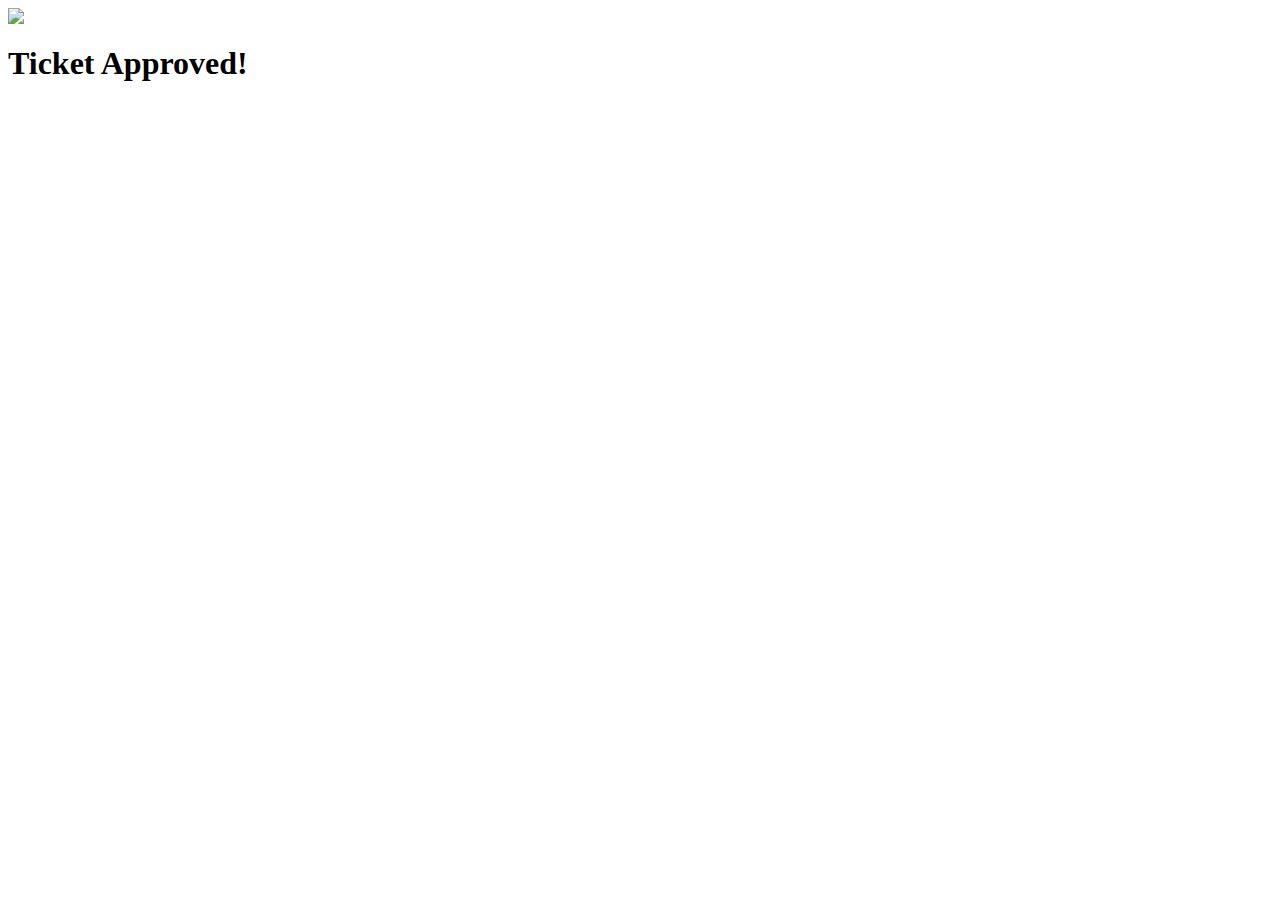
==== ticket.html @ 4a620a85 "Create ticket.html" ====
<html>
  <head>
    <title>Ticket Accepted</title>
    <style>
      img {
        width: 50%
        height: 50%
      }
      body {
        display: block
        margin-right: auto
        margin-left: auto
      }
    </style>
  </head>
  <body>
    <img src="/check-circle.svg">
    <h1>Ticket Approved!</h1>
  </body>
</html>
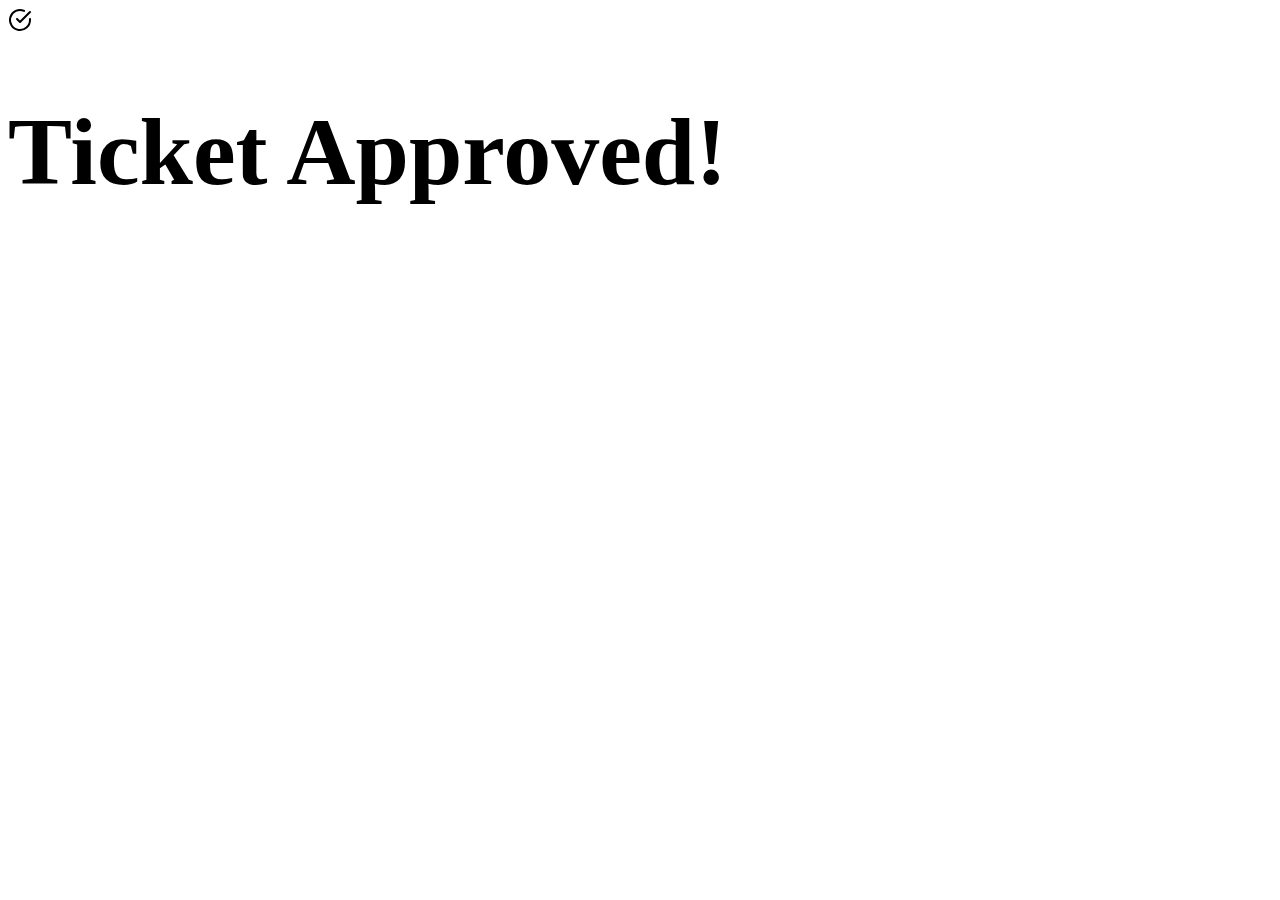
==== commit 7eded435: "Update ticket.html" ====
--- a/ticket.html
+++ b/ticket.html
@@ -11,6 +11,9 @@
         margin-right: auto
         margin-left: auto
       }
+      h1 {
+        font-size: 96px
+      }
     </style>
   </head>
   <body>
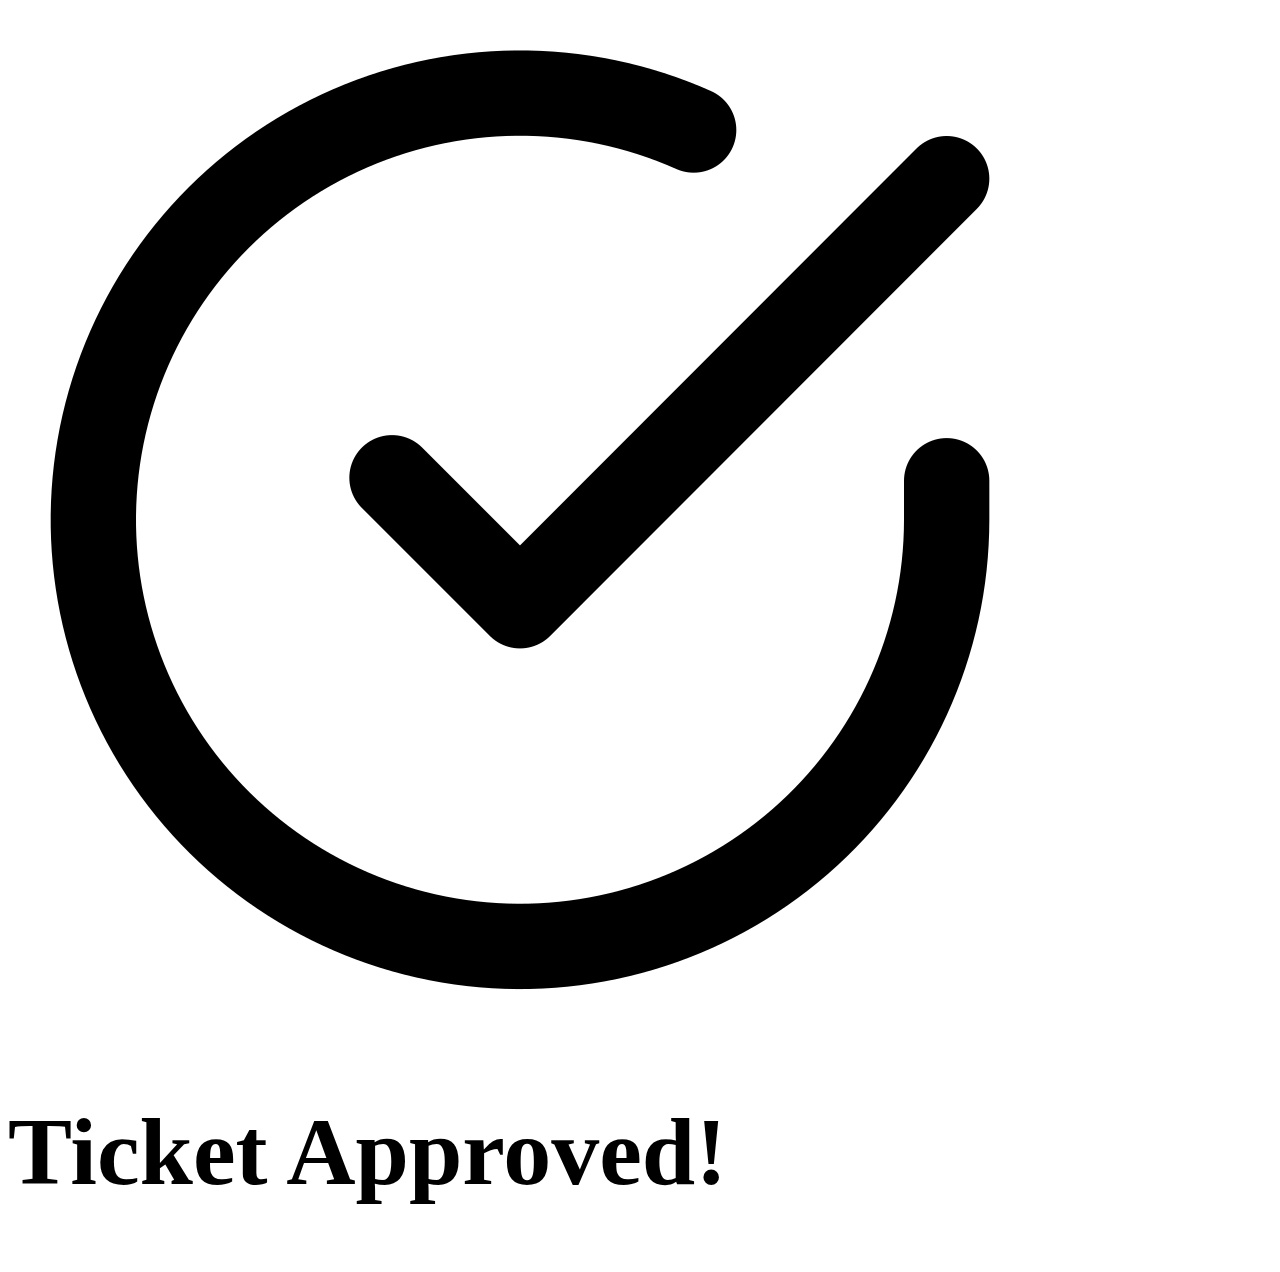
==== commit c00dfc45: "Update ticket.html" ====
--- a/ticket.html
+++ b/ticket.html
@@ -17,7 +17,7 @@
     </style>
   </head>
   <body>
-    <img src="/check-circle.svg">
+    <img src="/check-circle.png">
     <h1>Ticket Approved!</h1>
   </body>
 </html>
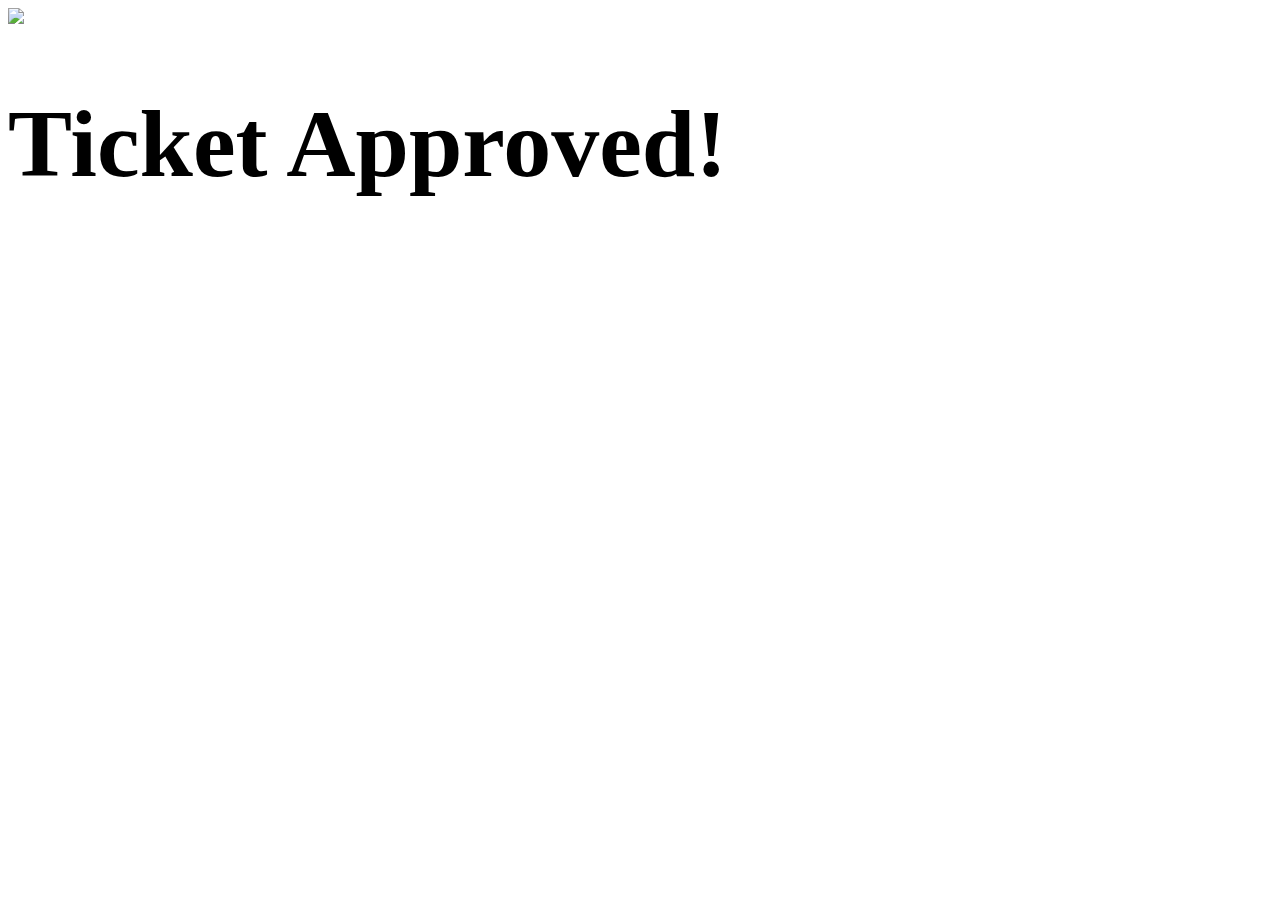
==== commit d8e47de7: "Update ticket.how" ====
--- a/ticket.html
+++ b/ticket.html
@@ -17,7 +17,7 @@
     </style>
   </head>
   <body>
-    <img src="/check-circle.png">
+    <img src="/dj-fh/check-circle.png">
     <h1>Ticket Approved!</h1>
   </body>
 </html>
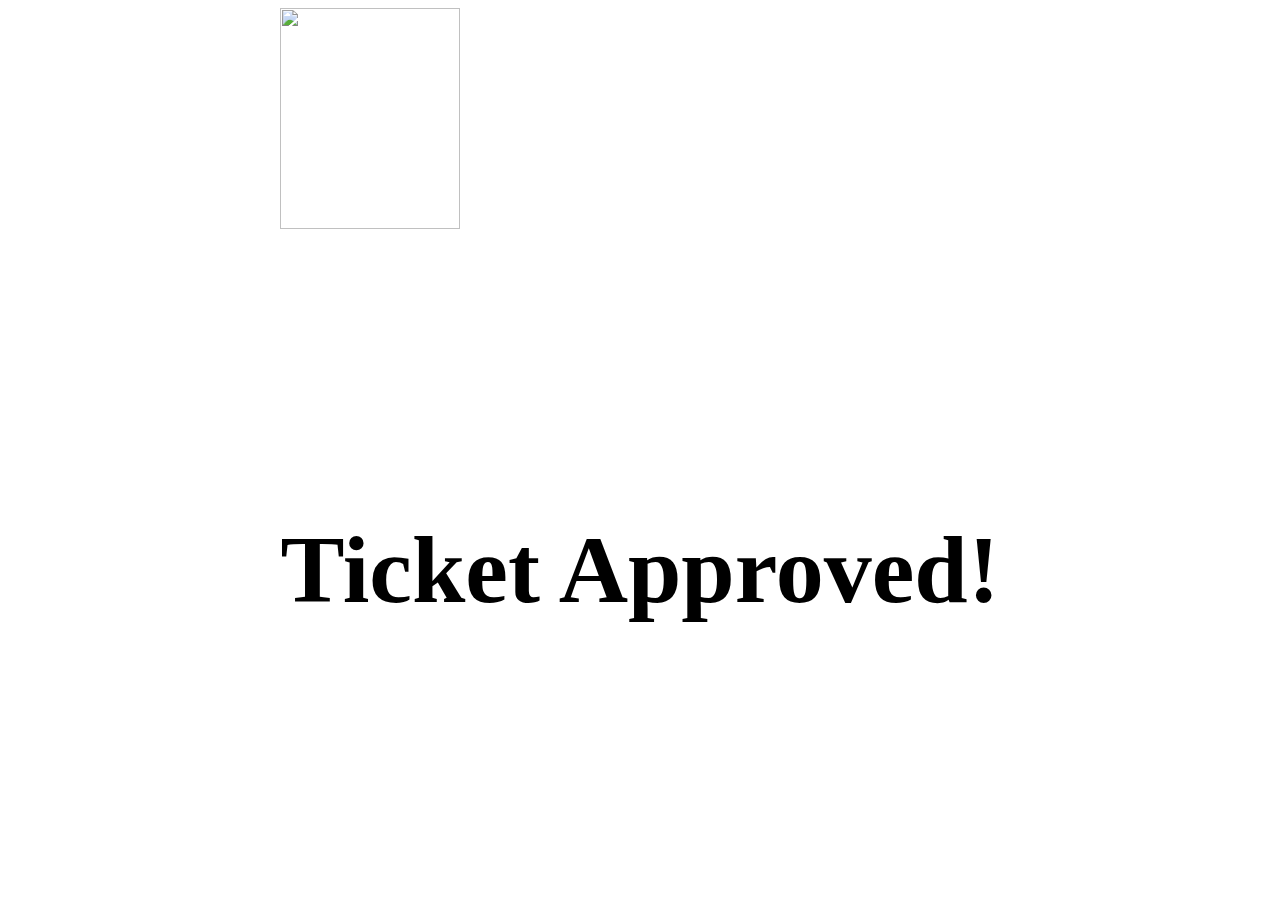
==== commit 13b99f8b: "Update ticket.html" ====
--- a/ticket.html
+++ b/ticket.html
@@ -3,16 +3,16 @@
     <title>Ticket Accepted</title>
     <style>
       img {
-        width: 50%
-        height: 50%
+        width: 50%;
+        height: 50%;
       }
       body {
-        display: block
-        margin-right: auto
-        margin-left: auto
+        max-width: fit-content;
+        margin-right: auto;
+        margin-left: auto;
       }
       h1 {
-        font-size: 96px
+        font-size: 96px;
       }
     </style>
   </head>
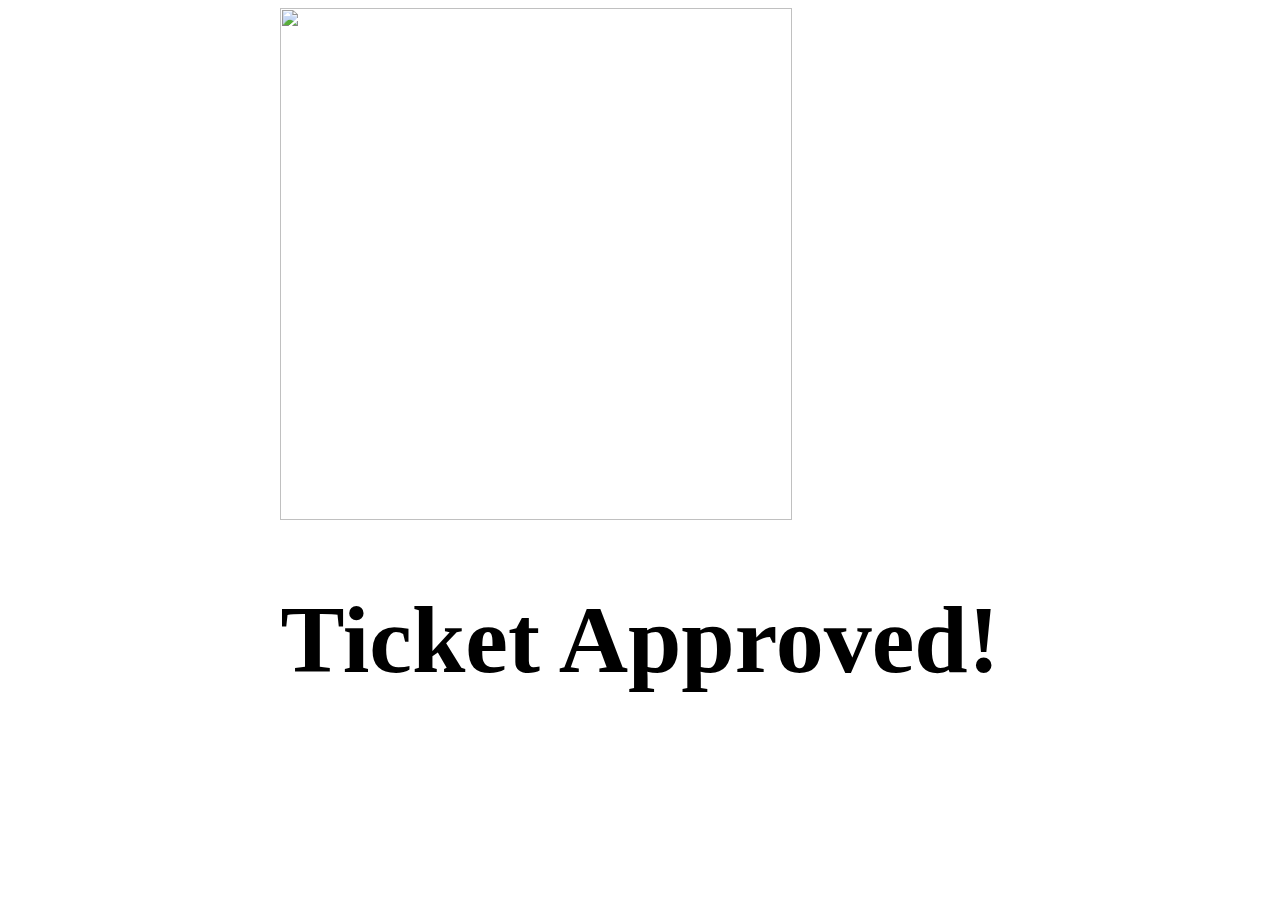
==== commit 0c251a81: "Update ticket.html" ====
--- a/ticket.html
+++ b/ticket.html
@@ -3,8 +3,8 @@
     <title>Ticket Accepted</title>
     <style>
       img {
-        width: 50%;
-        height: 50%;
+        width: 512px;
+        height: 512px;
       }
       body {
         max-width: fit-content;
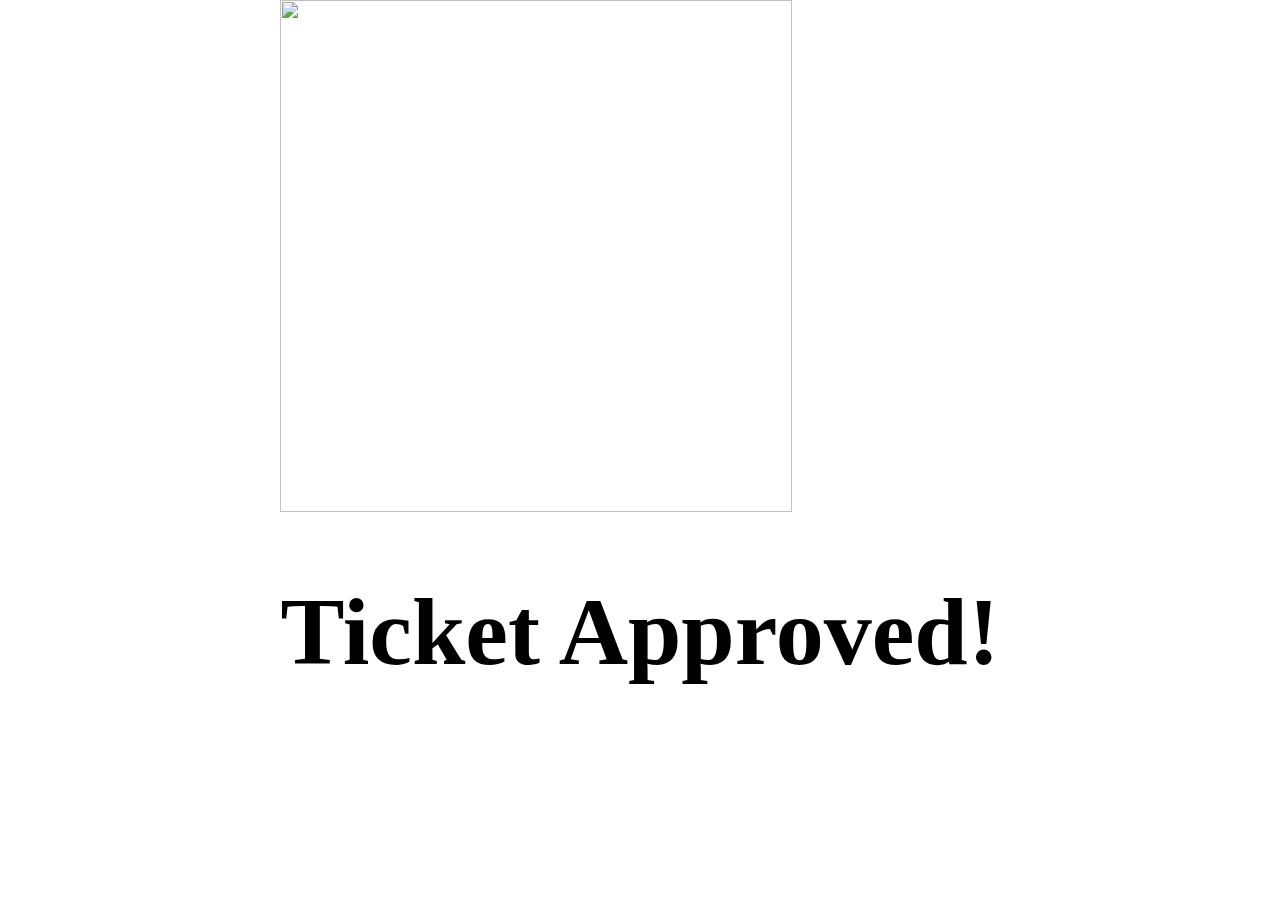
==== commit 4697f57f: "Update ticket.html" ====
--- a/ticket.html
+++ b/ticket.html
@@ -8,8 +8,7 @@
       }
       body {
         max-width: fit-content;
-        margin-right: auto;
-        margin-left: auto;
+        margin: auto;
       }
       h1 {
         font-size: 96px;
